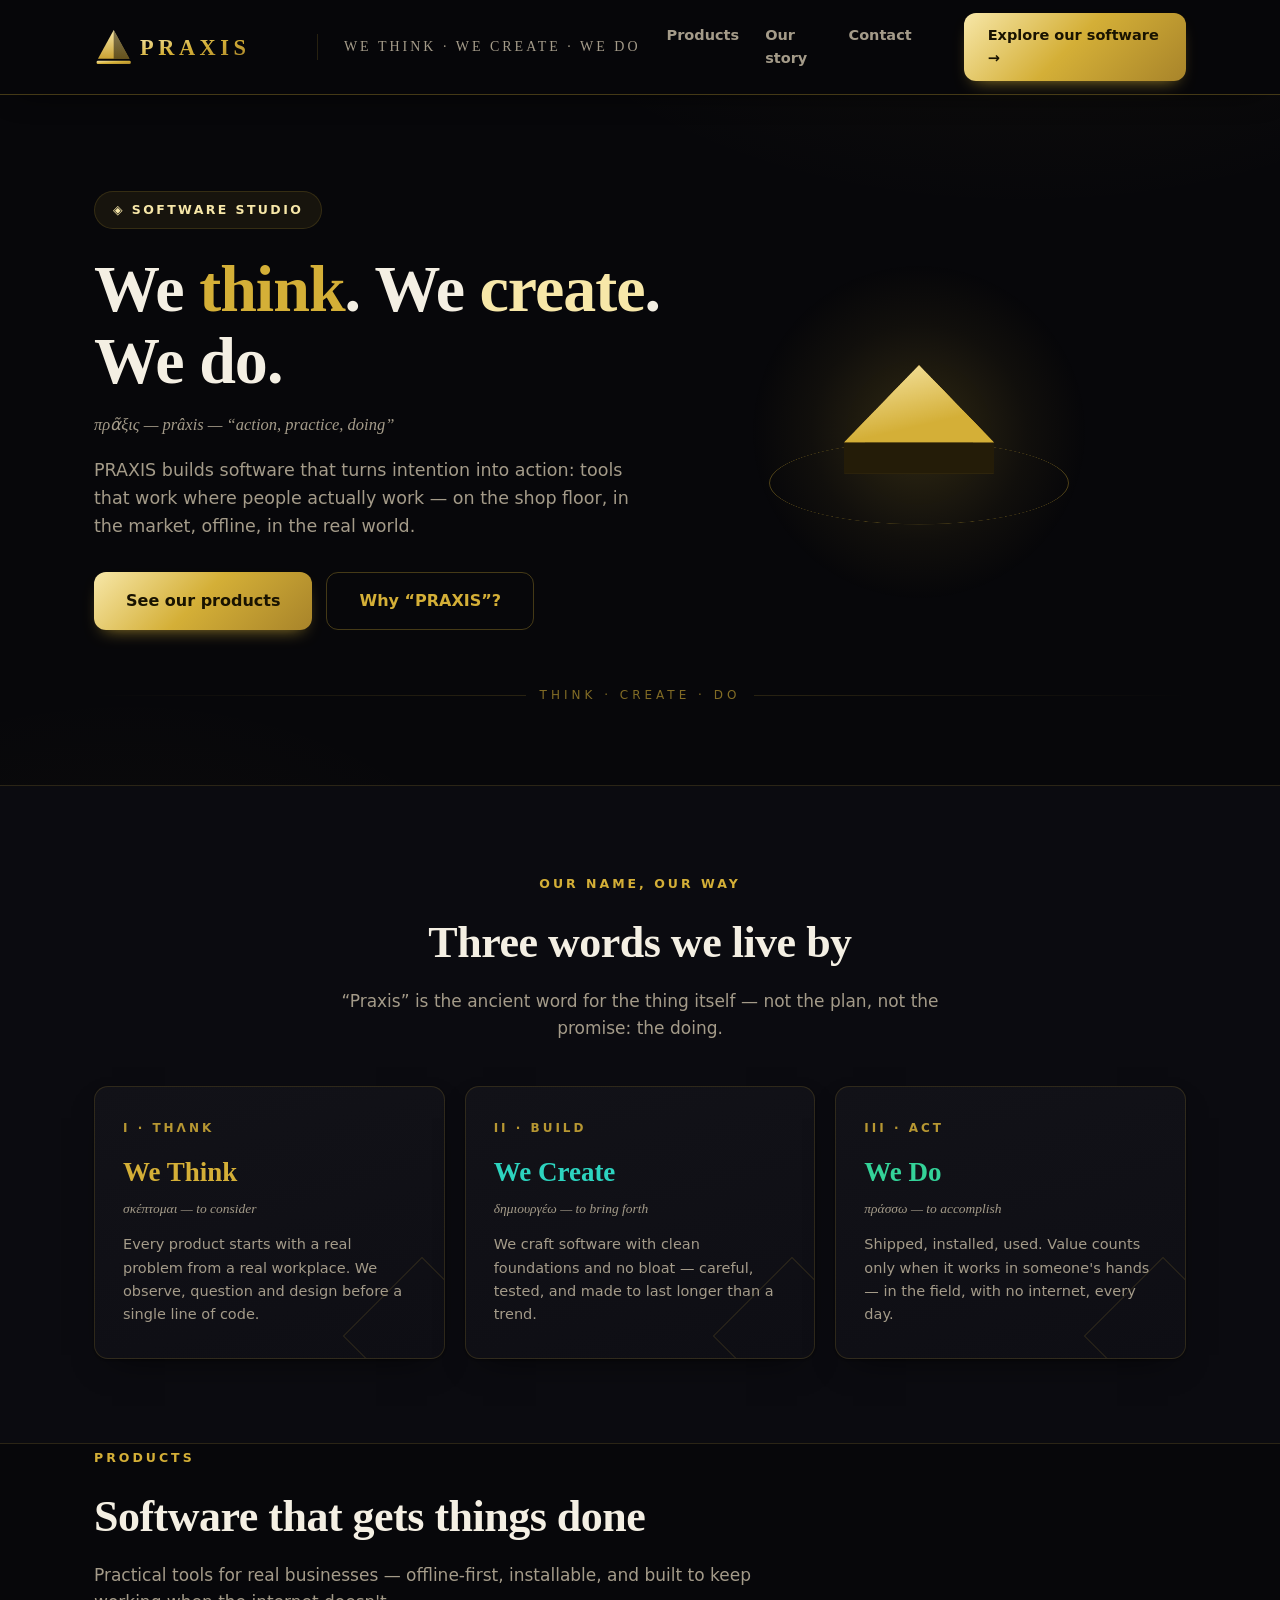
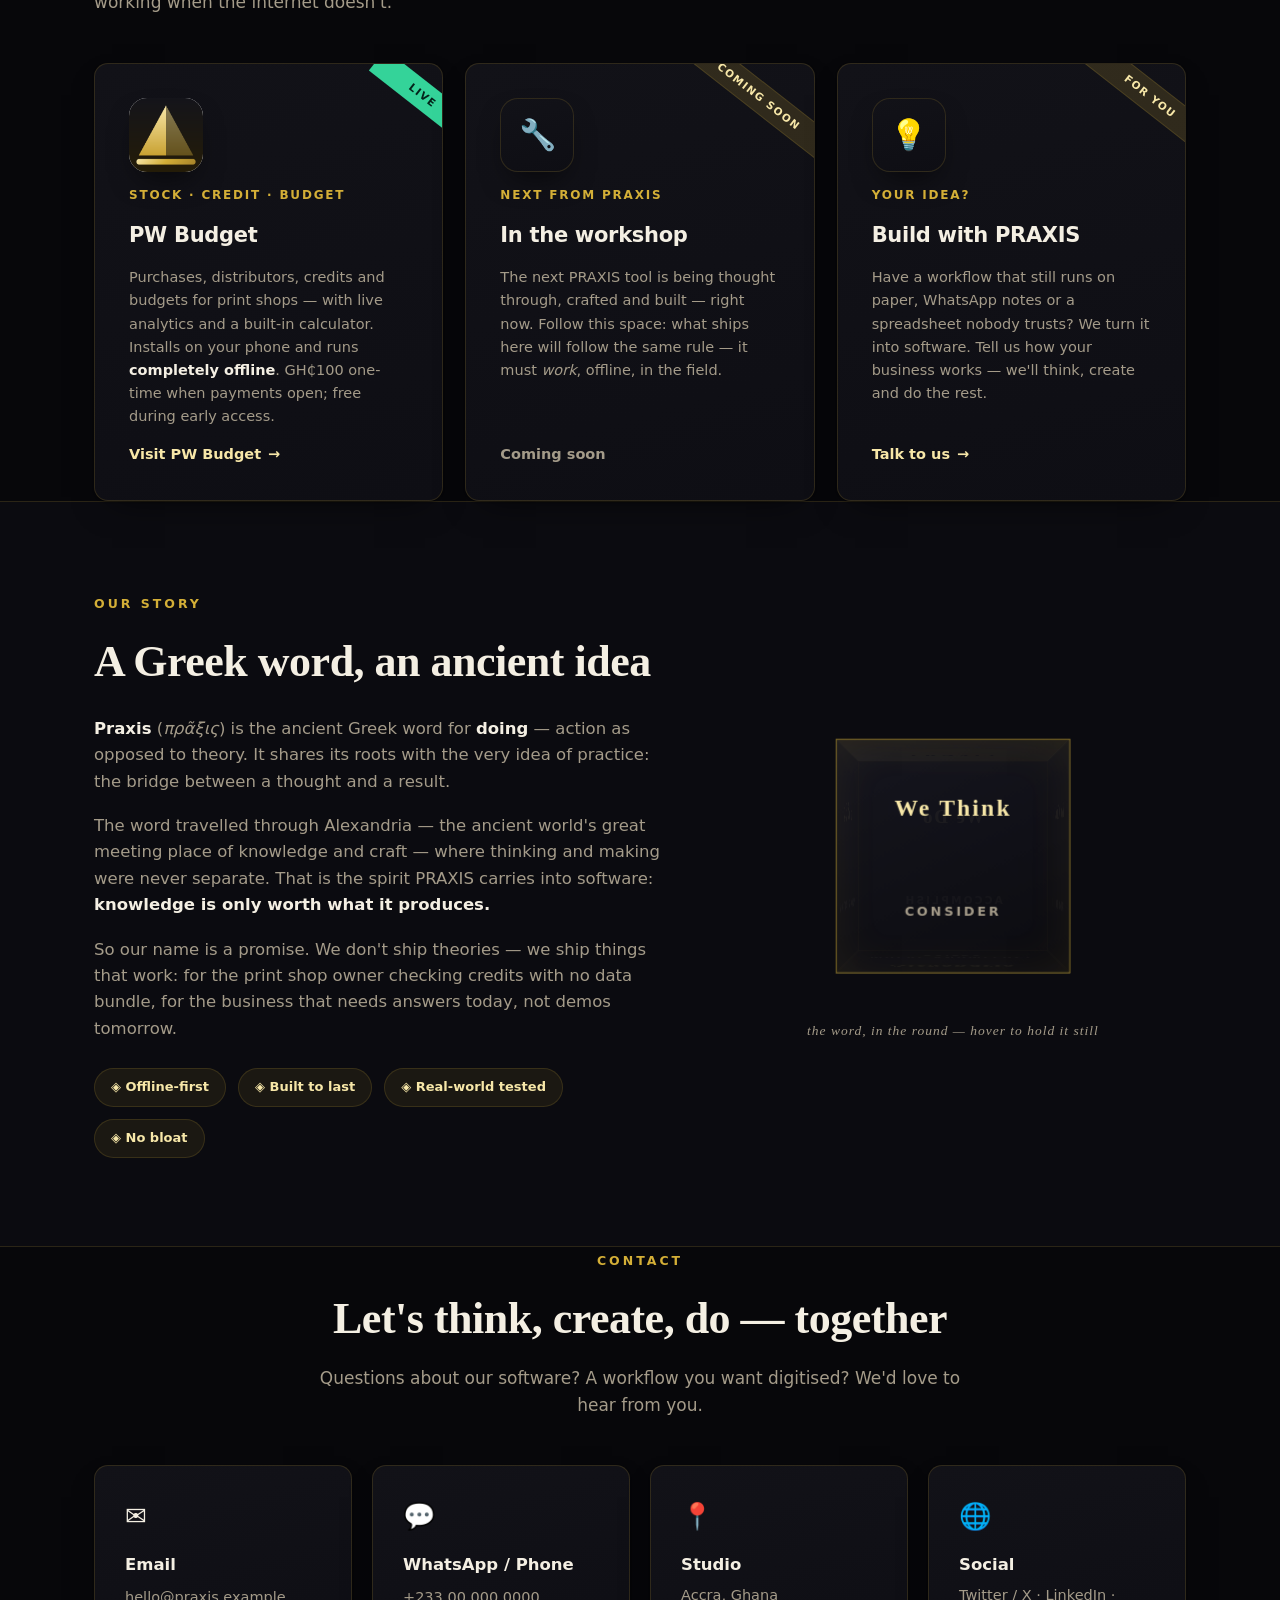
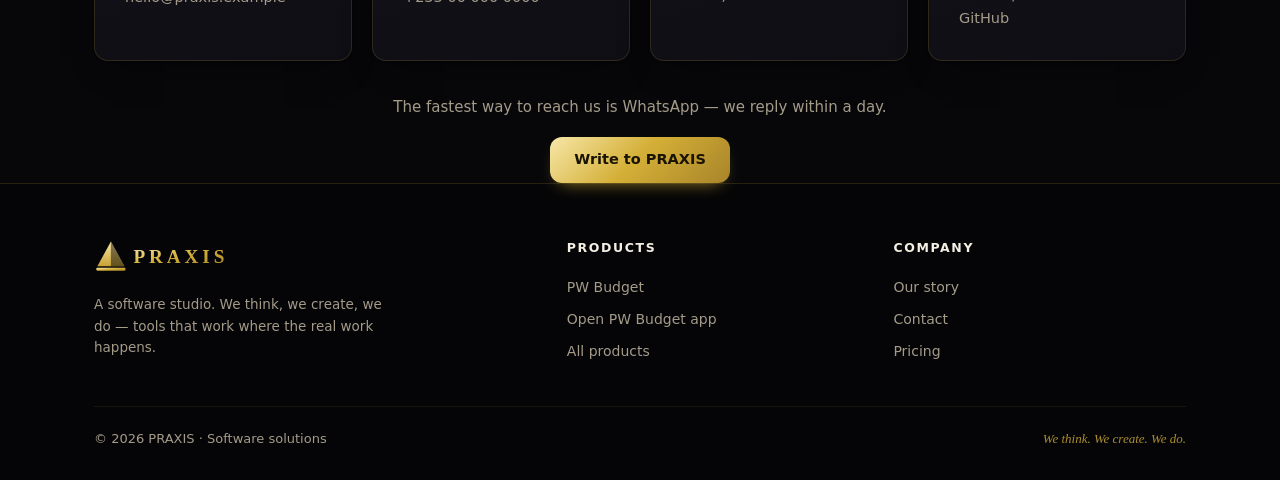
==== public/index.html @ beb7dbe8 "PW Budget: reminders, unified onyx & gold theme, bright/dark switch, Render deploy - Shared design t" ====
<!DOCTYPE html>
<html lang="en">
<head>
<meta charset="UTF-8">
<meta name="viewport" content="width=device-width, initial-scale=1.0, viewport-fit=cover">
<title>PRAXIS — We Think. We Create. We Do.</title>
<meta name="description" content="PRAXIS is a software studio. From the land where thinking became building — we think, we create, we do. Makers of PW Budget and more.">
<link rel="icon" type="image/svg+xml" href="./favicon.svg">
<link rel="icon" href="./favicon.ico">
<link rel="apple-touch-icon" href="./app/icons/apple-touch-icon.png">
<meta name="theme-color" content="#07070a">
<meta name="mobile-web-app-capable" content="yes">
<meta name="apple-mobile-web-app-capable" content="yes">
<meta property="og:type" content="website">
<meta property="og:title" content="PRAXIS — We Think. We Create. We Do.">
<meta property="og:description" content="A software studio. We think, we create, we do. Makers of PW Budget and more.">
<meta property="og:image" content="./app/icons/icon-512.png">
<meta name="twitter:card" content="summary">
<meta name="twitter:title" content="PRAXIS — We Think. We Create. We Do.">
<meta name="twitter:description" content="A software studio. Makers of PW Budget and more.">
<link rel="canonical" href="./">
<link rel="stylesheet" href="./theme.css">
<script type="application/ld+json">{"@context":"https://schema.org","@type":"Organization","name":"PRAXIS","slogan":"We think. We create. We do.","description":"Software studio building practical, offline-first tools. Makers of PW Budget."}</script>
<style>
/* ---- page-specific: hero ---- */
.hero { position:relative; padding:96px 0 80px; overflow:hidden; }
.hero-grid { display:grid; grid-template-columns:1.15fr .85fr; gap:40px; align-items:center; }
.hero .eyebrow {
  display:inline-flex; align-items:center; gap:10px; padding:8px 18px; border-radius:999px;
  background:rgba(212,175,55,.08); border:1px solid var(--line);
  color:var(--gold-hi); font-size:12.5px; font-weight:700; letter-spacing:2.4px; text-transform:uppercase;
}
.hero h1 {
  font-family:var(--serif); font-size:clamp(38px,5.6vw,66px); font-weight:700;
  letter-spacing:-1px; line-height:1.08; margin-top:24px;
}
.hero h1 .g { color:var(--gold); }
.hero h1 .l { color:var(--gold-hi); }
.hero h1 .f { color:var(--ink); }
.hero .greek { font-family:var(--serif); font-style:italic; color:var(--sub); font-size:16.5px; margin-top:16px; }
.hero p.lede { color:var(--sub); font-size:17.5px; margin-top:18px; max-width:560px; }
.hero .cta { margin-top:32px; display:flex; gap:14px; flex-wrap:wrap; }
.deco { position:absolute; inset:0; pointer-events:none; overflow:hidden; }
.deco .cube { opacity:.7; }

/* ---- motto ---- */
.motto { padding:84px 0; background:var(--bg2); border-top:1px solid var(--line); border-bottom:1px solid var(--line); }
.motto-grid { display:grid; grid-template-columns:repeat(3,1fr); gap:20px; margin-top:44px; }
.motto-card { padding:32px 28px; position:relative; overflow:hidden; }
.motto-card .num { font-size:12px; letter-spacing:3px; color:var(--gold); opacity:.85; font-weight:800; }
.motto-card h3 { font-family:var(--serif); font-size:27px; margin:12px 0 4px; font-weight:700; }
.motto-card:nth-child(1) h3 { color:var(--gold); }
.motto-card:nth-child(2) h3 { color:var(--teal); }
.motto-card:nth-child(3) h3 { color:var(--green); }
.motto-card .gr { color:var(--sub); font-size:13.5px; font-style:italic; font-family:var(--serif); }
.motto-card p { color:var(--sub); font-size:14.5px; margin-top:14px; }
.motto-card::after {
  content:""; position:absolute; right:-34px; bottom:-34px; width:110px; height:110px;
  border:1px solid var(--line); transform:rotate(45deg);
}

/* ---- products ---- */
.products-grid { display:grid; grid-template-columns:repeat(auto-fit,minmax(290px,1fr)); gap:22px; margin-top:46px; }
.product-card { padding:34px; display:flex; flex-direction:column; gap:14px; position:relative; overflow:hidden; }
.product-card .picon { width:74px; height:74px; border-radius:18px; object-fit:cover;
  box-shadow:0 14px 30px -12px rgba(0,0,0,.7); background:#fff; }
.product-card .picon.placeholder { display:grid; place-items:center; font-size:30px;
  background:linear-gradient(165deg,var(--panel),#0e0e14); border:1px solid var(--line); }
.product-card h3 { font-size:21px; font-weight:800; letter-spacing:-.3px; color:var(--ink); }
.product-card .cat { font-size:12px; font-weight:800; letter-spacing:1.8px; text-transform:uppercase; color:var(--gold); }
.product-card p { color:var(--sub); font-size:14.5px; flex:1; }
.product-card p strong { color:var(--ink); }
.product-card .go { color:var(--gold-hi); font-weight:750; font-size:14.5px; display:inline-flex; gap:7px; align-items:center; }
.product-card .go .arr { transition:transform .15s; }
.product-card:hover .go .arr { transform:translateX(5px); }
.product-card .rib {
  position:absolute; top:18px; right:-38px; transform:rotate(38deg);
  font-size:10.5px; font-weight:850; letter-spacing:1.4px; padding:5px 42px;
}
.rib-live { background:var(--green); color:#04231a; }
.rib-soon { background:rgba(212,175,55,.16); color:var(--gold-hi); border-top:1px solid var(--line); border-bottom:1px solid var(--line); }

/* ---- story (word cube replaces the eye) ---- */
.story { background:var(--bg2); border-top:1px solid var(--line); border-bottom:1px solid var(--line); }
.story-grid { display:grid; grid-template-columns:1.1fr .9fr; gap:56px; align-items:center; }
.story p { color:var(--sub); font-size:16.5px; margin-top:18px; }
.story p strong { color:var(--ink); }
.story .pillars { display:flex; gap:12px; margin-top:26px; flex-wrap:wrap; }
.story .pillars span { padding:8px 16px; border-radius:999px; font-size:13px; font-weight:700;
  background:rgba(212,175,55,.08); border:1px solid var(--line); color:var(--gold-hi); }
.story-cap { text-align:center; margin-top:14px; font-family:var(--serif); font-style:italic;
  color:var(--sub); font-size:13.5px; letter-spacing:1px; }

/* ---- contact ---- */
.contact-grid { display:grid; grid-template-columns:repeat(auto-fit,minmax(250px,1fr)); gap:20px; margin-top:46px; }
.contact-card { padding:30px; transition:border-color .18s, transform .3s; }
.contact-card:hover { border-color:rgba(212,175,55,.45); }
.contact-card .ico { font-size:26px; }
.contact-card h3 { font-size:16.5px; margin:14px 0 6px; color:var(--ink); }
.contact-card a, .contact-card p { color:var(--sub); font-size:14.5px; }
.contact-card a:hover { color:var(--gold-hi); }
.contact-note { margin-top:34px; text-align:center; color:var(--sub); font-size:15px; }
.contact-note .btn { margin-top:18px; }

@media (max-width:900px) {
  .hero-grid, .story-grid { grid-template-columns:1fr; }
  .motto-grid { grid-template-columns:1fr; }
  .pyr-stage { margin:0 auto; transform:scale(.85); }
}
</style>
</head>
<body>

<!-- ============ nav ============ -->
<div class="top">
  <div class="wrap">
    <!-- LOGO: replace ./logo.svg with your own logo file (any size) -->
    <a class="logo-link" href="./" aria-label="PRAXIS home">
      <img class="logo-img" src="./logo.svg" alt="PRAXIS">
    </a>
    <span class="logo-sep"></span>
    <span class="brand-sub">We think · We create · We do</span>
    <nav class="nav">
      <a href="#products">Products</a>
      <a href="#story">Our story</a>
      <a href="#contact">Contact</a>
    </nav>
    <span class="spacer"></span>
    <a class="btn btn-gold" href="#products">Explore our software →</a>
  </div>
</div>

<!-- ============ hero ============ -->
<header class="hero">
  <div class="deco" aria-hidden="true">
    <div class="cube c1" style="--s:74px; left:6%;  top:22%"></div>
    <div class="cube c2" style="--s:46px; left:14%; bottom:14%"></div>
    <div class="cube c3" style="--s:58px; right:5%; bottom:20%"></div>
  </div>
  <div class="wrap hero-grid">
    <div>
      <span class="eyebrow">◈ Software studio</span>
      <h1>We <span class="g">think</span>. We <span class="l">create</span>. We <span class="f">do</span>.</h1>
      <div class="greek">πρᾶξις — prâxis — “action, practice, doing”</div>
      <p class="lede">PRAXIS builds software that turns intention into action: tools that work where
        people actually work — on the shop floor, in the market, offline, in the real world.</p>
      <div class="cta">
        <a class="btn btn-gold btn-big" href="#products">See our products</a>
        <a class="btn btn-ghost btn-big" href="#story">Why “PRAXIS”?</a>
      </div>
    </div>
    <div class="scene" aria-hidden="true">
      <div class="pyr-stage">
        <div class="pyr-glow"></div>
        <div class="orbit"></div>
        <div class="pyr-float">
          <div class="pyr-spin">
            <div class="pyr">
              <div class="base"></div>
              <div class="f f1"></div>
              <div class="f f2"></div>
              <div class="f f3"></div>
              <div class="f f4"></div>
            </div>
          </div>
        </div>
      </div>
    </div>
  </div>
  <div class="wrap" style="margin-top:56px">
    <div class="orn">think · create · do</div>
  </div>
</header>

<!-- ============ motto ============ -->
<div class="motto">
  <div class="wrap">
    <div class="center">
      <span class="kicker">Our name, our way</span>
      <h2 class="h2">Three words we live by</h2>
      <p class="sub">“Praxis” is the ancient word for the thing itself — not the plan, not the promise: the doing.</p>
    </div>
    <div class="motto-grid">
      <div class="motto-card panel tilt">
        <div class="num">I · THΛNK</div>
        <h3>We Think</h3>
        <div class="gr">σκέπτομαι — to consider</div>
        <p>Every product starts with a real problem from a real workplace. We observe, question and design before a single line of code.</p>
      </div>
      <div class="motto-card panel tilt">
        <div class="num">II · BUILD</div>
        <h3>We Create</h3>
        <div class="gr">δημιουργέω — to bring forth</div>
        <p>We craft software with clean foundations and no bloat — careful, tested, and made to last longer than a trend.</p>
      </div>
      <div class="motto-card panel tilt">
        <div class="num">III · ACT</div>
        <h3>We Do</h3>
        <div class="gr">πράσσω — to accomplish</div>
        <p>Shipped, installed, used. Value counts only when it works in someone's hands — in the field, with no internet, every day.</p>
      </div>
    </div>
  </div>
</div>

<!-- ============ products ============ -->
<section id="products">
  <div class="wrap">
    <span class="kicker">Products</span>
    <h2 class="h2">Software that gets things done</h2>
    <p class="sub">Practical tools for real businesses — offline-first, installable, and built to keep working when the internet doesn't.</p>
    <div class="products-grid">

      <a class="product-card panel tilt" href="./pw-budget/">
        <span class="rib rib-live">LIVE</span>
        <img class="picon" src="./app/icons/icon-512.png" alt="PW Budget icon" width="74" height="74">
        <span class="cat">Stock · Credit · Budget</span>
        <h3>PW Budget</h3>
        <p>Purchases, distributors, credits and budgets for print shops — with live analytics and a
           built-in calculator. Installs on your phone and runs <strong>completely offline</strong>.
           GH₵100 one-time when payments open; free during early access.</p>
        <span class="go">Visit PW Budget <span class="arr">→</span></span>
      </a>

      <div class="product-card panel tilt">
        <span class="rib rib-soon">COMING SOON</span>
        <div class="picon placeholder">🔧</div>
        <span class="cat">Next from PRAXIS</span>
        <h3>In the workshop</h3>
        <p>The next PRAXIS tool is being thought through, crafted and built — right now. Follow this
           space: what ships here will follow the same rule — it must <em>work</em>, offline, in the field.</p>
        <span class="go" style="color:var(--sub)">Coming soon</span>
      </div>

      <div class="product-card panel tilt">
        <span class="rib rib-soon">FOR YOU</span>
        <div class="picon placeholder">💡</div>
        <span class="cat">Your idea?</span>
        <h3>Build with PRAXIS</h3>
        <p>Have a workflow that still runs on paper, WhatsApp notes or a spreadsheet nobody trusts?
           We turn it into software. Tell us how your business works — we'll think, create and do the rest.</p>
        <a class="go" href="#contact">Talk to us <span class="arr">→</span></a>
      </div>

    </div>
  </div>
</section>

<!-- ============ story ============ -->
<div class="story" id="story">
  <div class="wrap" style="padding-top:88px;padding-bottom:88px">
    <div class="story-grid">
      <div>
        <span class="kicker">Our story</span>
        <h2 class="h2">A Greek word, an ancient idea</h2>
        <p><strong>Praxis</strong> (<em>πρᾶξις</em>) is the ancient Greek word for <strong>doing</strong> — action as opposed
          to theory. It shares its roots with the very idea of practice: the bridge between a thought and a result.</p>
        <p>The word travelled through Alexandria — the ancient world's great meeting place of knowledge and craft —
          where thinking and making were never separate. That is the spirit PRAXIS carries into software:
          <strong>knowledge is only worth what it produces.</strong></p>
        <p>So our name is a promise. We don't ship theories — we ship things that work: for the print shop owner
          checking credits with no data bundle, for the business that needs answers today, not demos tomorrow.</p>
        <div class="pillars">
          <span>◈ Offline-first</span><span>◈ Built to last</span><span>◈ Real-world tested</span><span>◈ No bloat</span>
        </div>
      </div>
      <div>
        <div class="wordcube-scene" aria-hidden="true">
          <div class="wordcube">
            <div class="wf wf1">We Think<small>consider</small></div>
            <div class="wf wf2">We Do<small>accomplish</small></div>
            <div class="wf wf3">We Create<small>bring forth</small></div>
            <div class="wf wf4">πρᾶξις<small>praxis · action</small></div>
            <div class="wf wf5">PRAXIS<small>think · create · do</small></div>
            <div class="wf wf6">Alexandria<small>where knowledge builds</small></div>
          </div>
        </div>
        <div class="story-cap">the word, in the round — hover to hold it still</div>
      </div>
    </div>
  </div>
</div>

<!-- ============ contact ============ -->
<section id="contact">
  <div class="wrap center">
    <span class="kicker">Contact</span>
    <h2 class="h2">Let's think, create, do — together</h2>
    <p class="sub">Questions about our software? A workflow you want digitised? We'd love to hear from you.</p>
    <div class="contact-grid" style="text-align:left">
      <div class="contact-card panel">
        <div class="ico">✉️</div>
        <h3>Email</h3>
        <!-- TODO: replace with your real address -->
        <a href="mailto:hello@praxis.example">hello@praxis.example</a>
      </div>
      <div class="contact-card panel">
        <div class="ico">💬</div>
        <h3>WhatsApp / Phone</h3>
        <!-- TODO: replace with your real number -->
        <a href="tel:+233000000000">+233 00 000 0000</a>
      </div>
      <div class="contact-card panel">
        <div class="ico">📍</div>
        <h3>Studio</h3>
        <!-- TODO: replace with your real location -->
        <p>Accra, Ghana</p>
      </div>
      <div class="contact-card panel">
        <div class="ico">🌐</div>
        <h3>Social</h3>
        <!-- TODO: replace with real profiles -->
        <p><a href="#">Twitter / X</a> · <a href="#">LinkedIn</a> · <a href="#">GitHub</a></p>
      </div>
    </div>
    <div class="contact-note">
      The fastest way to reach us is WhatsApp — we reply within a day.
      <br><a class="btn btn-gold" href="mailto:hello@praxis.example">Write to PRAXIS</a>
    </div>
  </div>
</section>

<!-- ============ footer ============ -->
<footer class="foot">
  <div class="wrap">
    <div class="foot-grid">
      <div>
        <img class="foot-logo" src="./logo.svg" alt="PRAXIS">
        <p>A software studio. We think, we create, we do — tools that work where the real work happens.</p>
      </div>
      <div>
        <h4>Products</h4>
        <a href="./pw-budget/">PW Budget</a>
        <a href="./app/">Open PW Budget app</a>
        <a href="#products">All products</a>
      </div>
      <div>
        <h4>Company</h4>
        <a href="#story">Our story</a>
        <a href="#contact">Contact</a>
        <a href="./pw-budget/#pricing">Pricing</a>
      </div>
    </div>
    <div class="foot-bottom">
      <span>© 2026 PRAXIS · Software solutions</span>
      <span class="motto-line">We think. We create. We do.</span>
    </div>
  </div>
</footer>

</body>
</html>
---- public/theme.css ----
/* ============================================================
   PRAXIS shared luxury theme — used by / and /pw-budget/
   Onyx black · gold leaf · ivory · pure CSS 3D elements

   The token block below is kept byte-identical to the app's
   (:root in public/app/styles.css) so the landing pages, the
   download page and PW Budget itself are one single theme.
   ============================================================ */
:root {
  --bg:#07070a;            /* onyx black */
  --bg2:#0b0b10;
  --panel:#121218;         /* card */
  --panel2:#17171f;
  --ink:#f4efe3;           /* ivory */
  --sub:#a49b89;           /* warm taupe */
  --muted:#a49b89;         /* alias: same name the app uses */
  --line:rgba(212,175,55,.16);
  --line-soft:rgba(212,175,55,.09);
  --line2:rgba(212,175,55,.30);

  --gold:#d4af37;          /* gold leaf */
  --gold-hi:#f7e7a8;       /* champagne */
  --gold-deep:#8f7022;
  --gold-grad:linear-gradient(135deg,#f7e7a8 0%,#d4af37 48%,#a8842a 100%);

  --amber:#fbbf24;
  --green:#34d399;
  --red:#f87171;
  --orange:#fb923c;
  --violet:#a78bfa;
  --teal:#2dd4bf;

  --radius:14px;           /* card radius (app: --radius) */
  --btn-radius:12px;
  --shadow:0 1px 2px rgba(0,0,0,.4), 0 14px 34px -18px rgba(0,0,0,.75);

  --font:"Segoe UI",system-ui,-apple-system,"Helvetica Neue",Arial,sans-serif;
  --serif:Georgia,"Times New Roman",serif;
  color-scheme:dark;       /* native selects, scrollbars, form controls */
}
* { box-sizing:border-box; margin:0; padding:0; }
html { scroll-behavior:smooth; }
body {
  font-family:var(--font); background:var(--bg); color:var(--ink);
  line-height:1.6; -webkit-font-smoothing:antialiased;
  background-image:
    radial-gradient(ellipse 900px 500px at 80% -10%, rgba(212,175,55,.055), transparent 60%),
    radial-gradient(ellipse 700px 500px at 10% 110%, rgba(212,175,55,.035), transparent 60%);
  background-attachment:fixed;
}
a { color:inherit; text-decoration:none; }
img { max-width:100%; }
.wrap { max-width:1140px; margin:0 auto; padding:0 24px; }

/* ============ nav (identical on every page) ============ */
.top {
  position:sticky; top:0; z-index:50;
  background:rgba(7,7,10,.94); backdrop-filter:blur(10px);
  border-bottom:1px solid var(--line2);
  box-shadow:0 12px 30px -18px rgba(0,0,0,.9);
}
.top .wrap { display:flex; align-items:center; gap:26px; padding-top:13px; padding-bottom:13px; }
.logo-link { display:flex; align-items:center; flex:none; }
.logo-img { height:42px; width:auto; display:block; }
.logo-sep { width:1px; height:26px; background:var(--line); flex:none; }
.brand-sub {
  font-family:var(--serif); font-size:14px; letter-spacing:3px; text-transform:uppercase;
  color:var(--sub); white-space:nowrap;
}
.nav { display:flex; gap:26px; font-size:14.5px; color:var(--sub); font-weight:600; }
.nav a { transition:color .15s; }
.nav a:hover { color:var(--gold-hi); }
.spacer { flex:1; }

/* ============ buttons (same shape / states as the app's .btn) ============ */
.btn {
  border:none; cursor:pointer; border-radius:var(--btn-radius); font-weight:700; font-size:14.5px;
  padding:11px 24px; text-decoration:none; display:inline-flex; align-items:center; gap:8px;
  transition:transform .12s, box-shadow .2s, filter .15s, border-color .15s, color .15s;
  position:relative; overflow:hidden; font-family:var(--font);
}
.btn:active { transform:scale(.97); }
.btn:focus-visible, summary:focus-visible, .logo-link:focus-visible {
  outline:2px solid var(--gold); outline-offset:2px;
}
.btn-gold {
  background:var(--gold-grad); color:#191301;
  box-shadow:0 8px 18px -10px rgba(212,175,55,.85);
}
.btn-gold:hover { filter:brightness(1.07); box-shadow:0 14px 34px -10px rgba(212,175,55,.65); }
.btn-gold::after {           /* metallic sheen sweep (same on the app's primary btn) */
  content:""; position:absolute; top:0; left:-80%; width:45%; height:100%;
  background:linear-gradient(100deg,transparent,rgba(255,255,255,.55),transparent);
  transform:skewX(-20deg); transition:left .55s ease;
}
.btn-gold:hover::after { left:135%; }
.btn-ghost {
  background:transparent; color:var(--gold);
  border:1px solid var(--line2);
}
.btn-ghost:hover { background:rgba(212,175,55,.12); border-color:var(--gold); color:var(--gold-hi); }
.btn-big { padding:15px 32px; font-size:16px; }
.btn-outline { background:transparent; color:var(--gold-hi); border:1.5px solid rgba(212,175,55,.5); }
.btn-outline:hover { border-color:var(--gold); background:rgba(212,175,55,.08); }

/* ============ typography helpers ============ */
.kicker {
  font-size:12.5px; font-weight:800; letter-spacing:3px; text-transform:uppercase;
  color:var(--gold);
}
.h2 {
  font-family:var(--serif); font-size:clamp(28px,4vw,44px); font-weight:700;
  letter-spacing:-.5px; margin:12px 0 10px; color:var(--ink);
}
.sub { color:var(--sub); font-size:17px; max-width:660px; }
.center { text-align:center; }
.center .sub { margin-left:auto; margin-right:auto; }
.gold-text {
  background:var(--gold-grad); -webkit-background-clip:text; background-clip:text; color:transparent;
}

/* diamond hairline ornament */
.orn {
  display:flex; align-items:center; gap:14px; justify-content:center;
  color:rgba(212,175,55,.6); font-size:12px; letter-spacing:4px; text-transform:uppercase;
}
.orn::before, .orn::after {
  content:""; flex:1; height:1px;
  background:linear-gradient(90deg,transparent,var(--line));
}
.orn::after { background:linear-gradient(90deg,var(--line),transparent); }

/* ============ 3D SCENE — perspective stage ============ */
.scene { perspective:1100px; perspective-origin:50% 45%; }
.tilt { transition:transform .3s ease, box-shadow .3s ease; }
.tilt:hover {
  transform:rotateX(5deg) rotateY(-5deg) translateY(-5px);
  box-shadow:0 34px 64px -34px rgba(0,0,0,.85);
}

/* ---- golden pyramid (pure CSS 3D) ----
   base side 150 (apothem 75), face panel height = slant 121
   -> tilt from vertical = asin(75/121) = 38.3deg, apex height ~95 */
.pyr-stage { position:relative; width:360px; height:360px; display:grid; place-items:center; }
.pyr-float { animation:pyrFloat 7s ease-in-out infinite alternate; transform-style:preserve-3d; }
.pyr-spin  { transform-style:preserve-3d; animation:pyrSpin 32s linear infinite; }
.pyr {
  position:relative; width:150px; height:96px; transform-style:preserve-3d;
  transform:rotateX(12deg);                 /* view slightly from above */
}
.pyr .f {
  position:absolute; left:0; bottom:0; width:150px; height:121px;
  clip-path:polygon(50% 0,100% 100%,0 100%);
  transform-origin:50% 100%;
}
.pyr .base {
  position:absolute; left:0; top:0; width:150px; height:150px;
  background:#241c08; transform:translateY(21px) rotateX(90deg);
}
.pyr .f1 { transform:rotateY(0deg)   translateZ(75px) rotateX(38.3deg);
  background:linear-gradient(160deg,#f7e7a8,#d4af37 70%); }
.pyr .f2 { transform:rotateY(90deg)  translateZ(75px) rotateX(38.3deg);
  background:linear-gradient(160deg,#c9a233,#9c7c23); }
.pyr .f3 { transform:rotateY(180deg) translateZ(75px) rotateX(38.3deg);
  background:linear-gradient(160deg,#7a5f1d,#4a3a10); }
.pyr .f4 { transform:rotateY(270deg) translateZ(75px) rotateX(38.3deg);
  background:linear-gradient(160deg,#a8842a,#6f5718); }
.pyr-glow {
  position:absolute; left:50%; top:56%; width:340px; height:340px;
  transform:translate(-50%,-50%); border-radius:50%; pointer-events:none;
  background:radial-gradient(circle,rgba(212,175,55,.20),rgba(212,175,55,.05) 45%,transparent 70%);
}
.orbit {
  position:absolute; left:50%; top:70%; width:300px; height:300px;
  transform:translate(-50%,-50%) rotateX(74deg);
  border:1px solid rgba(212,175,55,.35); border-radius:50%; pointer-events:none;
  animation:orbitSpin 26s linear infinite;
}
.orbit::after {
  content:""; position:absolute; top:-5px; left:50%; width:9px; height:9px;
  border-radius:50%; background:var(--gold-hi);
  box-shadow:0 0 14px 3px rgba(247,231,168,.8);
}

@keyframes pyrSpin  { from{transform:rotateY(0)} to{transform:rotateY(360deg)} }
@keyframes pyrFloat { from{transform:translateY(-10px)} to{transform:translateY(10px)} }
@keyframes orbitSpin{ from{transform:translate(-50%,-50%) rotateX(74deg) rotateZ(0)}
                      to{transform:translate(-50%,-50%) rotateX(74deg) rotateZ(360deg)} }

/* ---- wireframe cube (pure CSS 3D, decorative) ---- */
.cube { position:absolute; width:var(--s,90px); height:var(--s,90px); transform-style:preserve-3d; }
.cube i {
  position:absolute; inset:0; border:1px solid rgba(212,175,55,.30);
  background:rgba(212,175,55,.035);
}
.cube i:nth-child(1){ transform:translateZ(calc(var(--s,90px)/2)); }
.cube i:nth-child(2){ transform:rotateY(180deg) translateZ(calc(var(--s,90px)/2)); }
.cube i:nth-child(3){ transform:rotateY(90deg)  translateZ(calc(var(--s,90px)/2)); }
.cube i:nth-child(4){ transform:rotateY(-90deg) translateZ(calc(var(--s,90px)/2)); }
.cube i:nth-child(5){ transform:rotateX(90deg)  translateZ(calc(var(--s,90px)/2)); }
.cube i:nth-child(6){ transform:rotateX(-90deg) translateZ(calc(var(--s,90px)/2)); }
.cube.c1 { animation:cubeA 34s linear infinite; }
.cube.c2 { animation:cubeB 44s linear infinite; }
.cube.c3 { animation:cubeA 52s linear infinite reverse; }
@keyframes cubeA { from{transform:rotateX(18deg) rotateY(0)}   to{transform:rotateX(18deg) rotateY(360deg)} }
@keyframes cubeB { from{transform:rotateY(-14deg) rotateX(0)}  to{transform:rotateY(-14deg) rotateX(360deg)} }

/* ---- word cube (story section) ---- */
.wordcube-scene { perspective:1000px; display:grid; place-items:center; min-height:300px; }
.wordcube { position:relative; width:210px; height:210px; transform-style:preserve-3d;
  animation:wcSpin 24s linear infinite; }
.wordcube .wf {
  position:absolute; inset:0; display:grid; place-items:center; text-align:center;
  border:1px solid rgba(212,175,55,.5);
  background:linear-gradient(155deg,rgba(23,23,31,.96),rgba(12,12,17,.96));
  font-family:var(--serif); font-size:21px; font-weight:700; letter-spacing:2px;
  color:var(--gold-hi); padding:16px; line-height:1.3;
  box-shadow:inset 0 0 40px rgba(212,175,55,.08);
}
.wordcube .wf small { display:block; font-size:11.5px; letter-spacing:2.5px;
  color:var(--sub); font-family:var(--font); font-weight:600; margin-top:8px;
  text-transform:uppercase; font-style:normal; }
.wordcube .wf1 { transform:translateZ(105px); }
.wordcube .wf2 { transform:rotateY(180deg) translateZ(105px); }
.wordcube .wf3 { transform:rotateY(90deg)  translateZ(105px); }
.wordcube .wf4 { transform:rotateY(-90deg) translateZ(105px); }
.wordcube .wf5 { transform:rotateX(90deg)  translateZ(105px);
  background:var(--gold-grad); color:#191301; border-color:rgba(255,255,255,.3); }
.wordcube .wf6 { transform:rotateX(-90deg) translateZ(105px); }
@keyframes wcSpin { from{transform:rotateX(-16deg) rotateY(0)} to{transform:rotateX(-16deg) rotateY(360deg)} }
.wordcube-scene:hover .wordcube { animation-play-state:paused; }

/* ============ cards (identical construction to the app's .card) ============ */
.panel {
  background:linear-gradient(165deg,var(--panel),#0e0e14);
  border:1px solid var(--line); border-radius:var(--radius);
  box-shadow:var(--shadow);
}
.badge {
  display:inline-flex; align-items:center; gap:7px; padding:6px 14px; border-radius:20px;
  font-size:12px; font-weight:800; letter-spacing:2px; text-transform:uppercase;
}
.badge-live { background:rgba(52,211,153,.15); border:1px solid rgba(52,211,153,.5); color:var(--green); }
.badge-soon { background:rgba(212,175,55,.10); border:1px solid var(--line); color:var(--sub); }

/* ============ footer (identical on every page) ============ */
.foot { border-top:1px solid var(--line); background:#050507; padding:54px 0 30px;
  font-size:14px; color:var(--sub); margin-top:0; }
.foot-grid { display:grid; grid-template-columns:1.5fr 1fr 1fr; gap:34px; }
.foot-logo { height:36px; width:auto; }
.foot p { margin-top:14px; font-size:13.5px; max-width:300px; }
.foot h4 { color:var(--ink); font-size:12.5px; text-transform:uppercase; letter-spacing:1.6px;
  margin-bottom:13px; }
.foot a { display:block; padding:5px 0; transition:color .15s; }
.foot a:hover { color:var(--gold-hi); }
.foot-bottom { border-top:1px solid var(--line-soft); margin-top:38px; padding-top:22px;
  display:flex; justify-content:space-between; flex-wrap:wrap; gap:10px; font-size:13px; }
.motto-line { font-family:var(--serif); font-style:italic; color:rgba(212,175,55,.8); }

/* ============ responsive ============ */
@media (max-width:840px) {
  .nav { display:none; }
  .foot-grid { grid-template-columns:1fr; }
}
@media (prefers-reduced-motion:reduce) {
  *, *::before, *::after { animation-duration:.01ms !important; animation-iteration-count:1 !important; transition-duration:.01ms !important; }
}
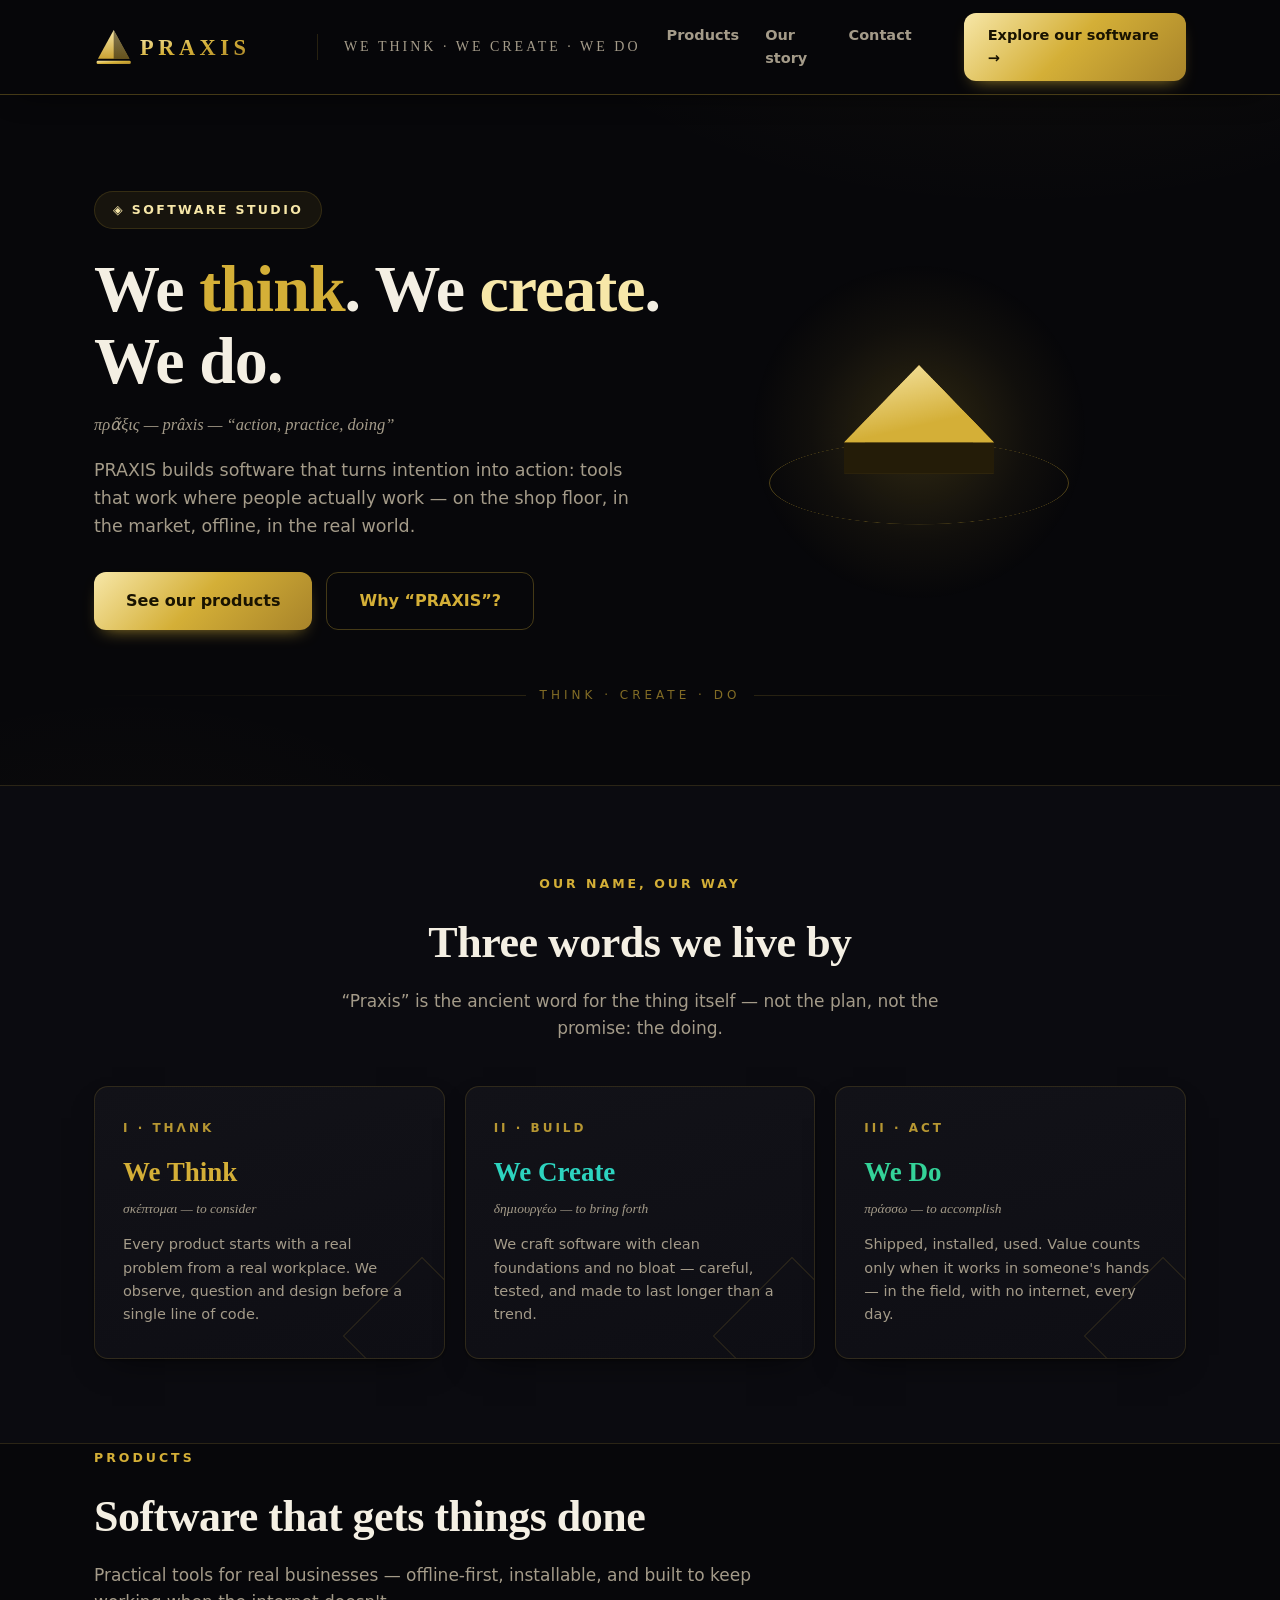
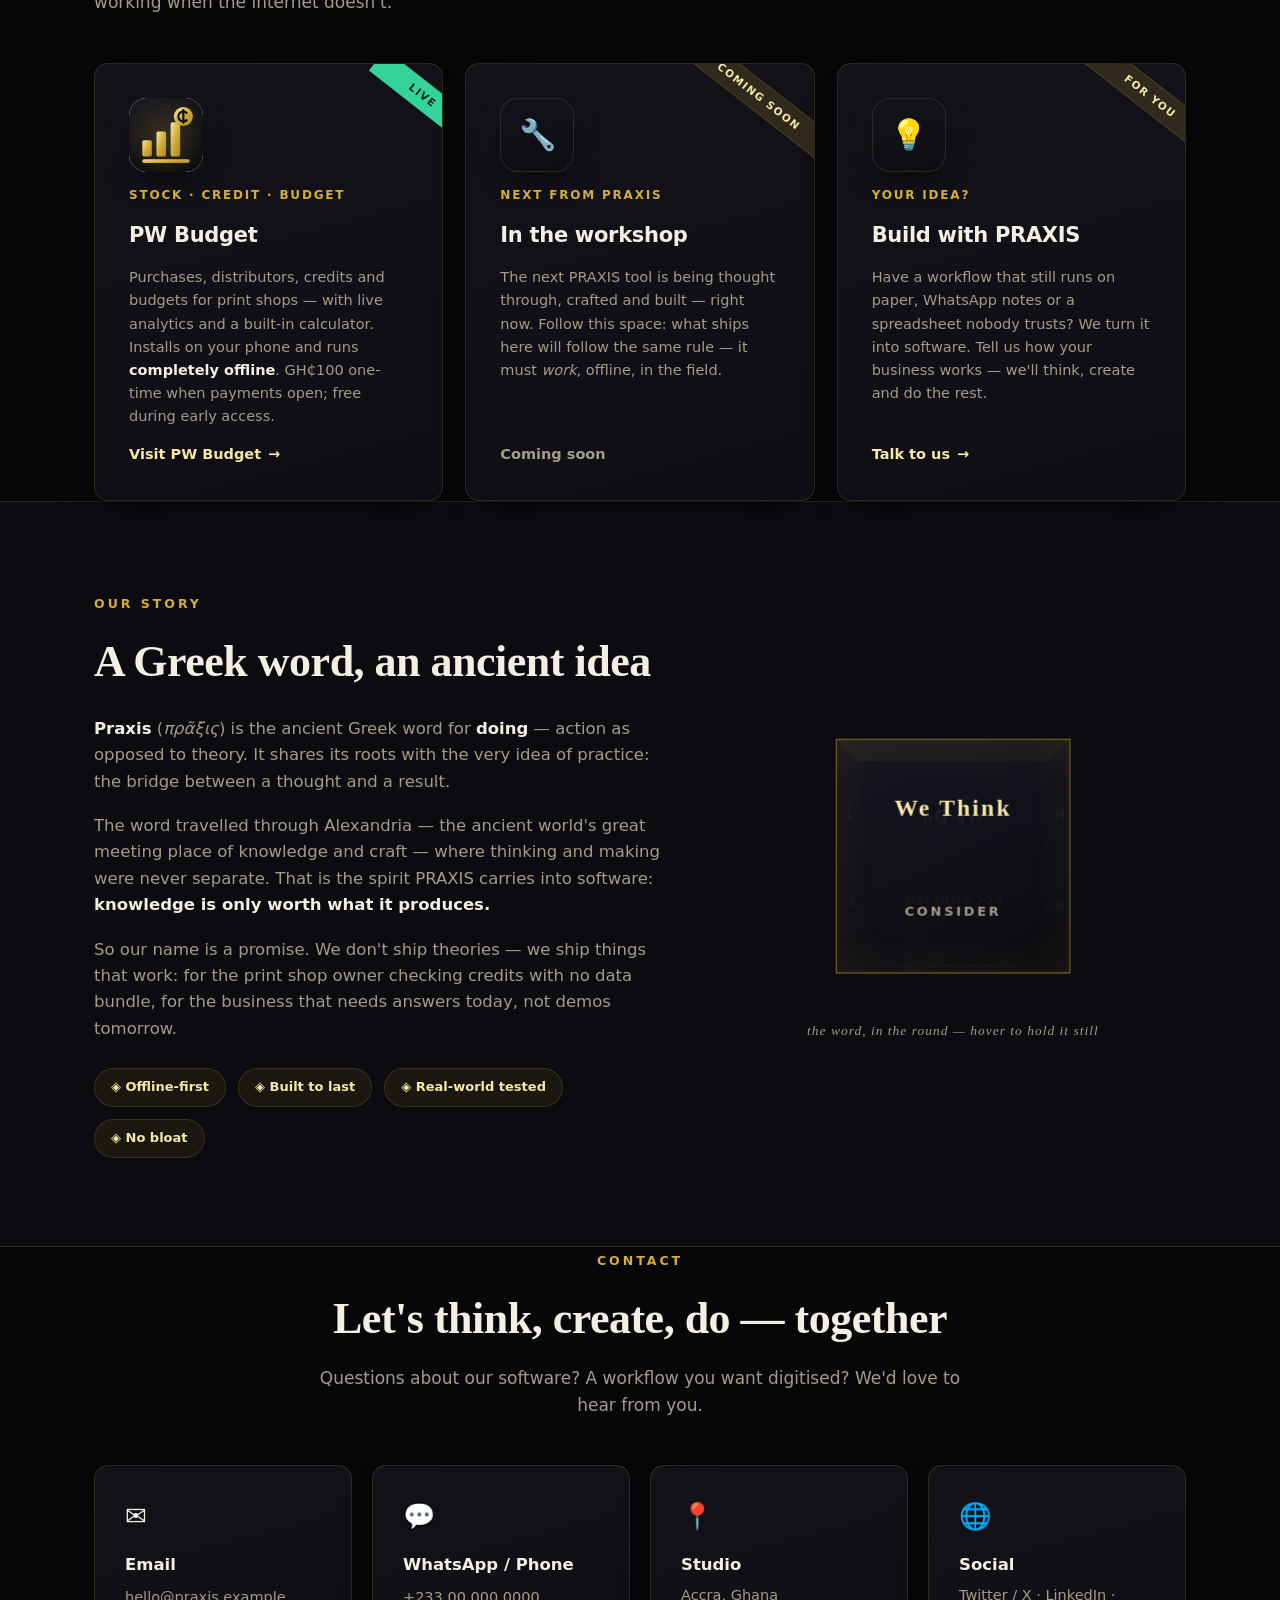
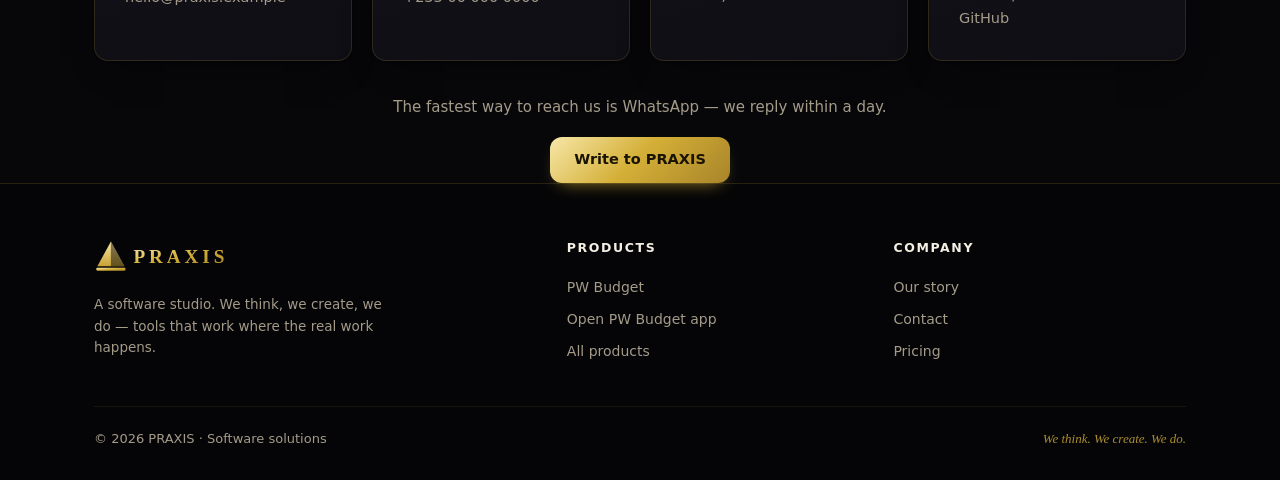
==== commit c81cf4bb: "Mobile-first polish: responsive tables/nav, update-on-reconnect, intro reveal - Ledger table hides l" ====
--- a/public/index.html
+++ b/public/index.html
@@ -213,7 +213,7 @@
 
       <a class="product-card panel tilt" href="./pw-budget/">
         <span class="rib rib-live">LIVE</span>
-        <img class="picon" src="./app/icons/icon-512.png" alt="PW Budget icon" width="74" height="74">
+        <img class="picon" src="./pwbudget-icon.svg" alt="PW Budget icon" width="74" height="74">
         <span class="cat">Stock · Credit · Budget</span>
         <h3>PW Budget</h3>
         <p>Purchases, distributors, credits and budgets for print shops — with live analytics and a
--- a/public/theme.css
+++ b/public/theme.css
@@ -262,6 +262,14 @@
   .nav { display:none; }
   .foot-grid { grid-template-columns:1fr; }
 }
+@media (max-width:480px) {
+  .wrap { padding:0 18px; }
+  .pyr-stage { transform:scale(.78); }   /* keep the 3D scene inside narrow phones */
+  .hero { padding:64px 0 56px; }
+  .top .wrap { gap:14px; }
+  .brand-sub, .logo-sep { display:none; }  /* nowrap tagline would overflow phones */
+  .btn-big { padding:13px 22px; font-size:15px; }
+}
 @media (prefers-reduced-motion:reduce) {
   *, *::before, *::after { animation-duration:.01ms !important; animation-iteration-count:1 !important; transition-duration:.01ms !important; }
 }
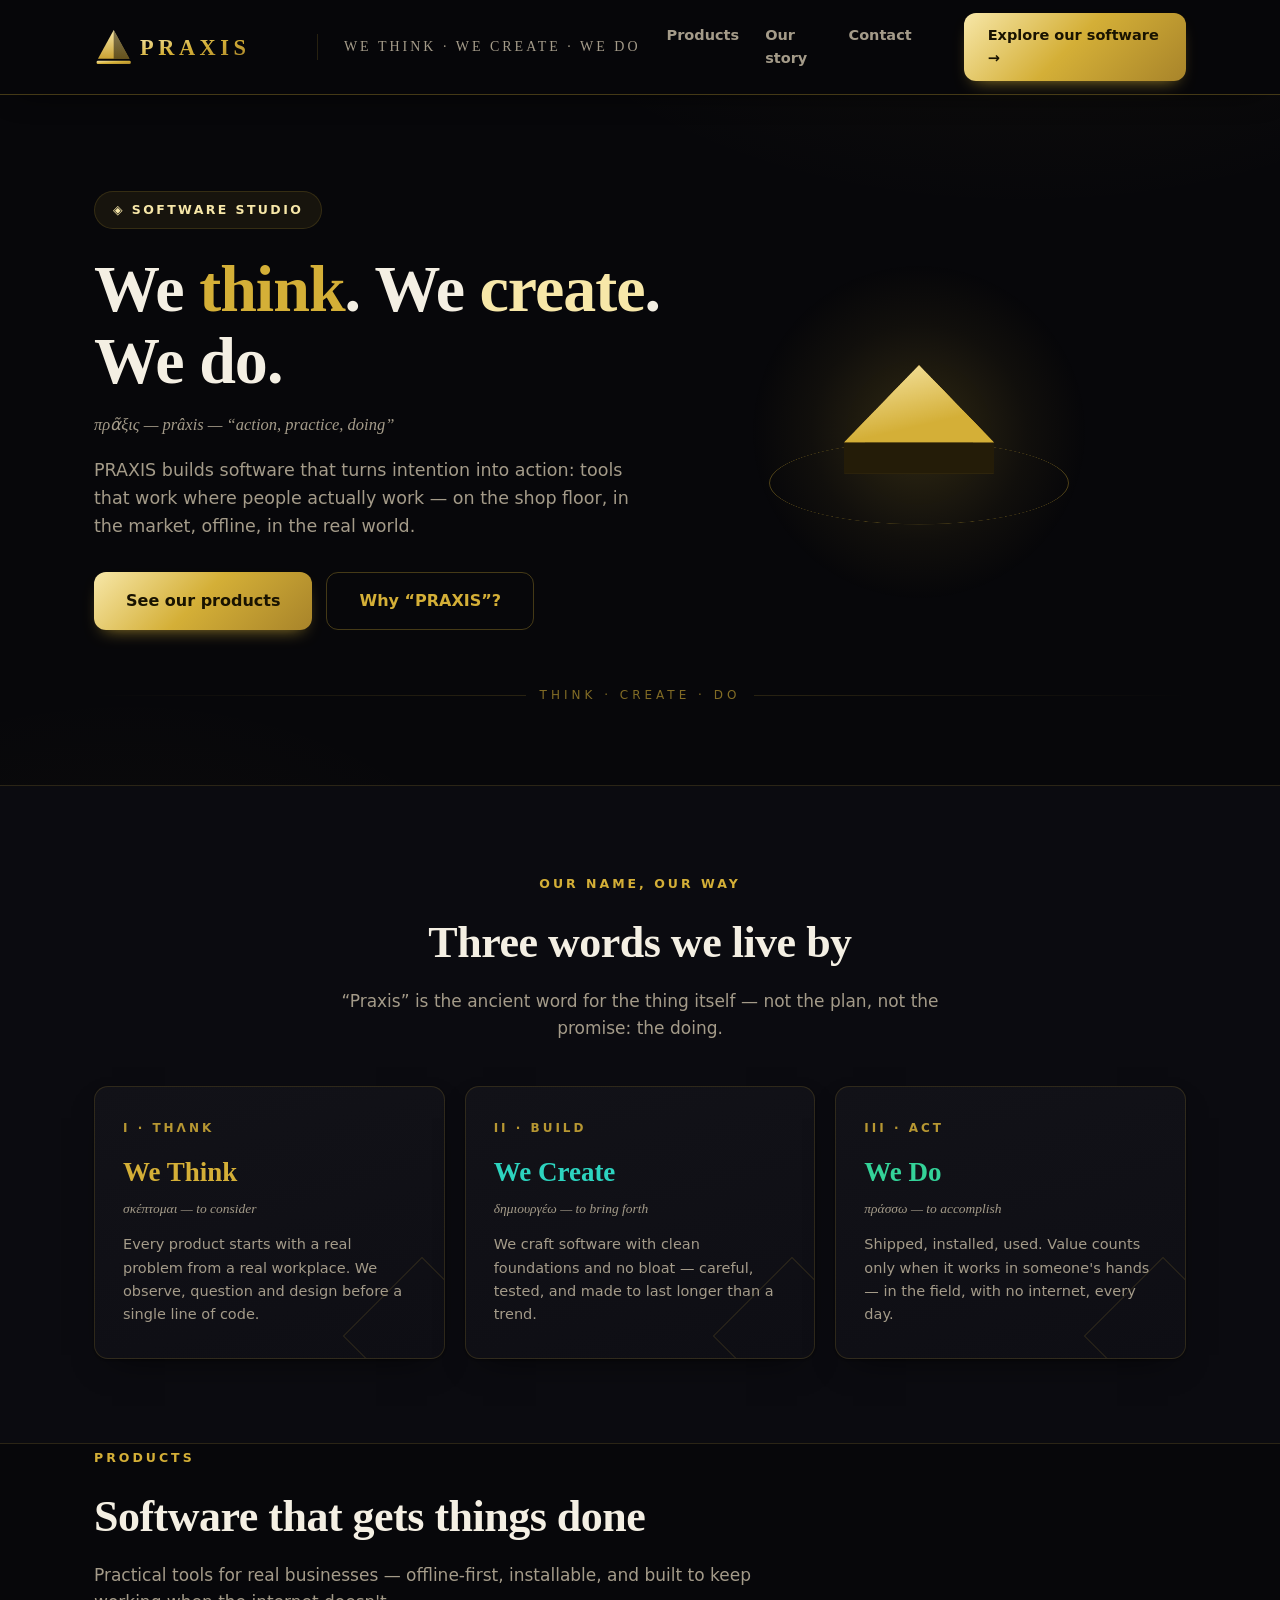
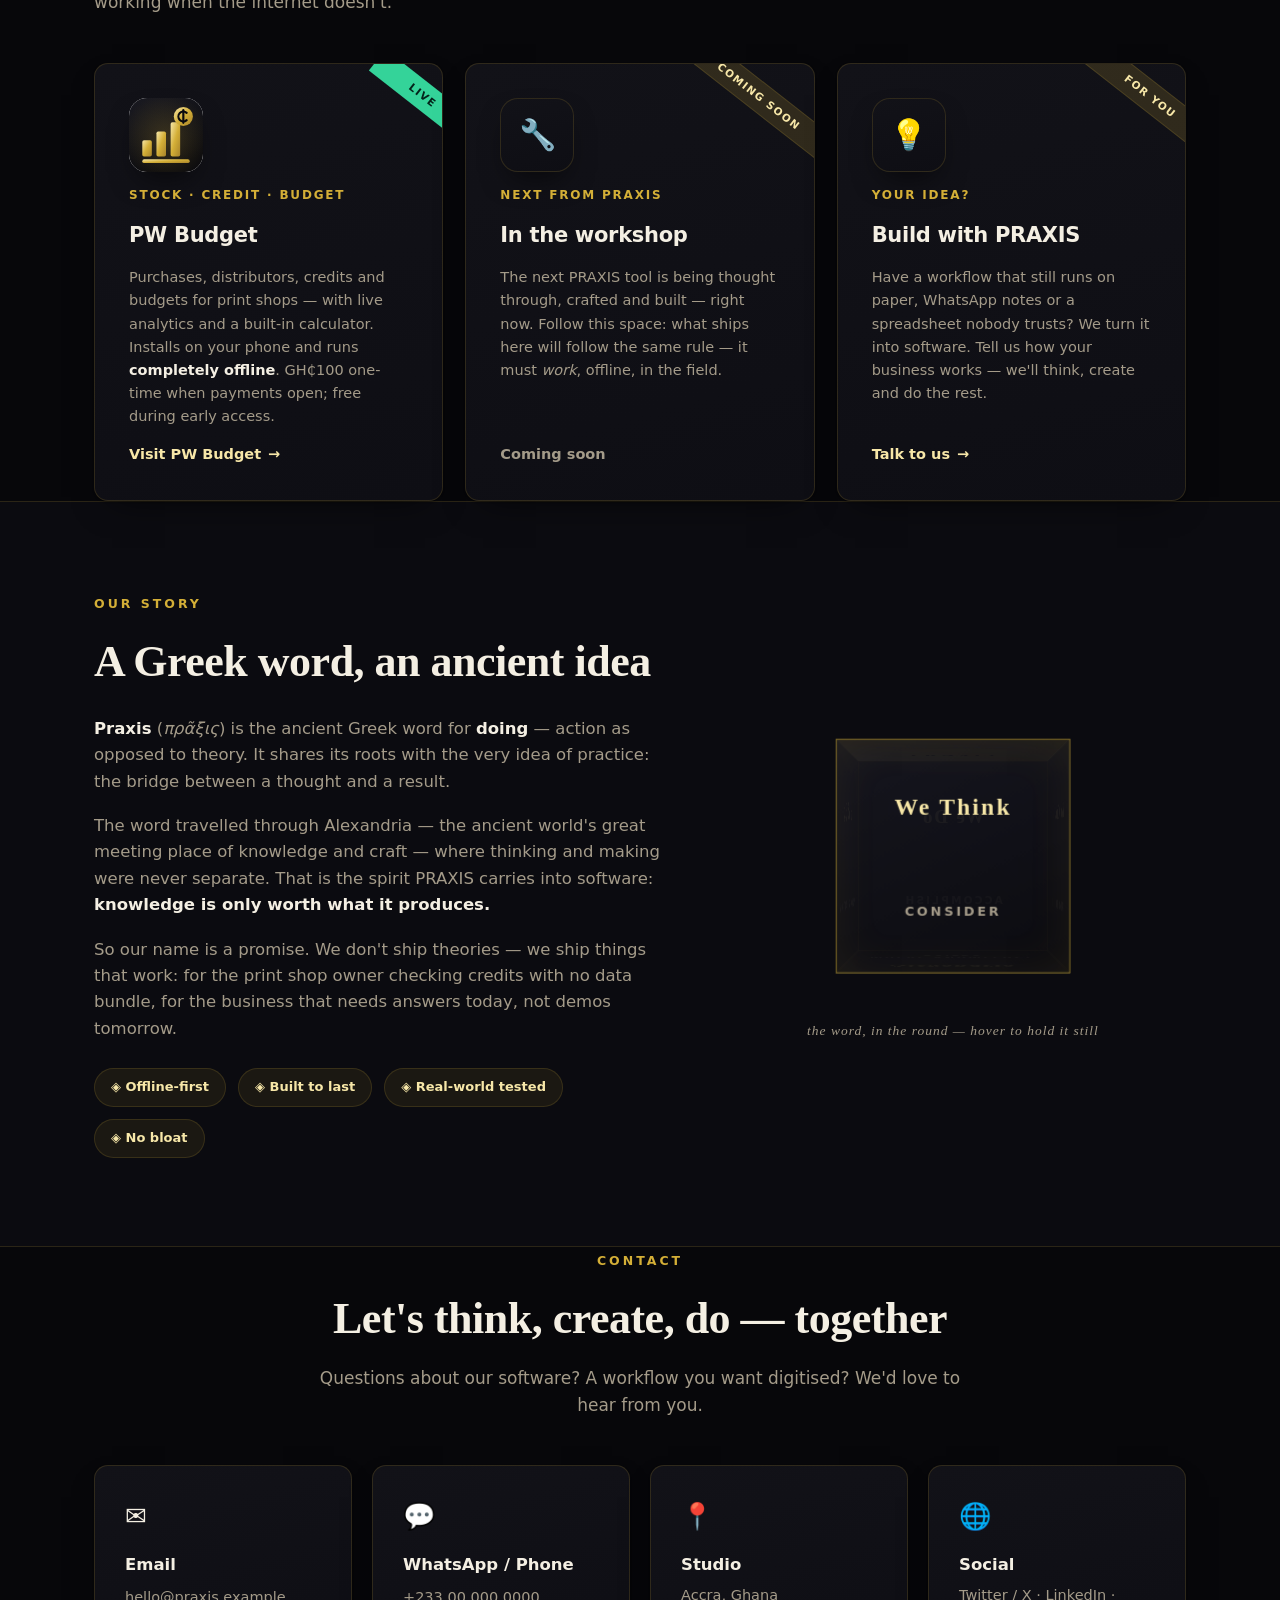
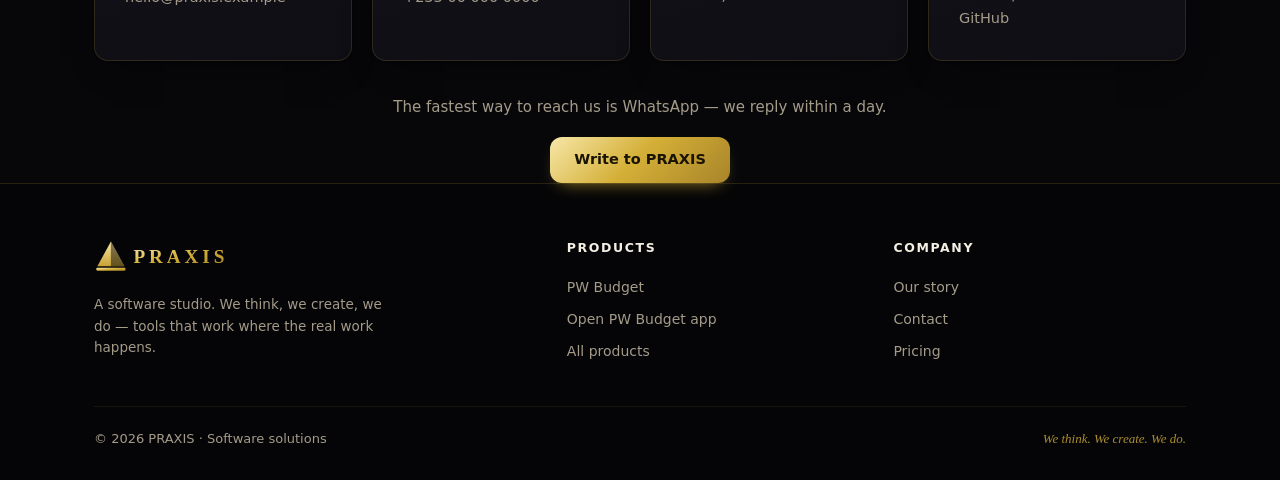
==== commit ba851c7f: "Assistant v2, glass drawer UI, provider presets, and a parser that cannot swallow an action - 24-too" ====
--- a/public/index.html
+++ b/public/index.html
@@ -60,7 +60,7 @@
 }
 
 /* ---- products ---- */
-.products-grid { display:grid; grid-template-columns:repeat(auto-fit,minmax(290px,1fr)); gap:22px; margin-top:46px; }
+.products-grid { display:grid; grid-template-columns:repeat(auto-fit,minmax(min(290px,100%),1fr)); gap:22px; margin-top:46px; }
 .product-card { padding:34px; display:flex; flex-direction:column; gap:14px; position:relative; overflow:hidden; }
 .product-card .picon { width:74px; height:74px; border-radius:18px; object-fit:cover;
   box-shadow:0 14px 30px -12px rgba(0,0,0,.7); background:#fff; }
@@ -92,7 +92,7 @@
   color:var(--sub); font-size:13.5px; letter-spacing:1px; }
 
 /* ---- contact ---- */
-.contact-grid { display:grid; grid-template-columns:repeat(auto-fit,minmax(250px,1fr)); gap:20px; margin-top:46px; }
+.contact-grid { display:grid; grid-template-columns:repeat(auto-fit,minmax(min(250px,100%),1fr)); gap:20px; margin-top:46px; }
 .contact-card { padding:30px; transition:border-color .18s, transform .3s; }
 .contact-card:hover { border-color:rgba(212,175,55,.45); }
 .contact-card .ico { font-size:26px; }
@@ -106,6 +106,33 @@
   .hero-grid, .story-grid { grid-template-columns:1fr; }
   .motto-grid { grid-template-columns:1fr; }
   .pyr-stage { margin:0 auto; transform:scale(.85); }
+  .story-grid { gap:34px; }
+  /* #products / #story / #contact carry no vertical padding of their own, so
+     on a phone everything would run together — restore a rhythm here. */
+  .hero { padding:72px 0 56px; }
+  .motto { padding:48px 0; }
+  section, .story { padding:44px 0; }
+}
+@media (max-width:640px) {
+  .hero { padding:56px 0 44px; }
+  .motto { padding:40px 0; }
+  section, .story { padding:36px 0; }
+
+  .hero .cta { flex-direction:column; }
+  .hero .cta .btn { width:100%; justify-content:center; }
+  .hero p.lede { font-size:16.5px; }
+  .sub { font-size:16px; }
+}
+@media (max-width:480px) {
+  /* .pyr-stage keeps its 360px layout box — the negative margins pull the
+     surrounding content back in after the visual scale-down. */
+  .pyr-stage { transform:scale(.72); margin:-52px auto; }
+  .motto-card { padding:26px 20px; }
+  .motto-card h3 { font-size:23px; }
+  .product-card { padding:26px 20px; }
+  .contact-card { padding:24px 20px; }
+  .products-grid, .contact-grid { gap:16px; margin-top:32px; }
+  .motto-grid { gap:16px; margin-top:30px; }
 }
 </style>
 </head>
@@ -127,6 +154,17 @@
     </nav>
     <span class="spacer"></span>
     <a class="btn btn-gold" href="#products">Explore our software →</a>
+    <button class="nav-toggle" id="nav-toggle" type="button" aria-expanded="false" aria-controls="nav-menu" aria-label="Open menu">
+      <span></span><span></span><span></span>
+    </button>
+  </div>
+  <div class="nav-menu" id="nav-menu">
+    <div class="wrap">
+      <a href="#products">Products</a>
+      <a href="#story">Our story</a>
+      <a href="#contact">Contact</a>
+      <a class="btn btn-gold nav-menu-cta" href="#products">Explore our software →</a>
+    </div>
   </div>
 </div>
 
@@ -348,5 +386,42 @@
   </div>
 </footer>
 
+<script>
+/* Mobile navigation: hamburger ⇄ slide-down panel.
+   Desktop keeps the plain .nav link row (see theme.css @900px). */
+(function () {
+  var btn = document.getElementById("nav-toggle");
+  var menu = document.getElementById("nav-menu");
+  if (!btn || !menu) return;
+
+  function setOpen(open) {
+    menu.classList.toggle("open", open);
+    btn.setAttribute("aria-expanded", open ? "true" : "false");
+    btn.setAttribute("aria-label", open ? "Close menu" : "Open menu");
+  }
+
+  btn.addEventListener("click", function () {
+    setOpen(!menu.classList.contains("open"));
+  });
+  // tapping any link should dismiss the drawer
+  menu.addEventListener("click", function (e) {
+    var t = e.target;
+    if (t && t.closest && t.closest("a")) setOpen(false);
+  });
+  document.addEventListener("keydown", function (e) {
+    if (e.key === "Escape") setOpen(false);
+  });
+  window.addEventListener("hashchange", function () { setOpen(false); });
+
+  // never leave the drawer state stuck when the viewport grows back
+  var mq = window.matchMedia ? window.matchMedia("(min-width: 901px)") : null;
+  function onWide(e) { if (e.matches) setOpen(false); }
+  if (mq) {
+    if (mq.addEventListener) mq.addEventListener("change", onWide);
+    else if (mq.addListener) mq.addListener(onWide);
+  }
+})();
+</script>
+
 </body>
 </html>
--- a/public/theme.css
+++ b/public/theme.css
@@ -72,10 +72,51 @@
 .nav a:hover { color:var(--gold-hi); }
 .spacer { flex:1; }
 
+/* ---- mobile menu ------------------------------------------------------
+   The old behaviour was `.nav { display:none }` under 840px, which left
+   phones with no navigation at all. This is a hamburger + slide-down
+   panel that only exists below the nav breakpoint. ---- */
+.nav-toggle {
+  display:none; flex-direction:column; justify-content:center; align-items:center; gap:5px;
+  width:44px; height:44px; padding:0; flex:none; cursor:pointer;
+  /* `.spacer` already pushes this to the right edge — an auto margin here
+     would steal the free space from it and slide the header CTA left. */
+  background:rgba(212,175,55,.07); border:1px solid var(--line2); border-radius:12px;
+  transition:border-color .15s, background .15s;
+}
+.nav-toggle:hover { border-color:var(--gold); background:rgba(212,175,55,.14); }
+.nav-toggle:focus-visible { outline:2px solid var(--gold); outline-offset:2px; }
+.nav-toggle span { display:block; width:20px; height:2px; border-radius:2px; background:var(--gold-hi); transition:transform .2s, opacity .2s; }
+.nav-toggle[aria-expanded="true"] span:nth-child(1) { transform:translateY(7px) rotate(45deg); }
+.nav-toggle[aria-expanded="true"] span:nth-child(2) { opacity:0; }
+.nav-toggle[aria-expanded="true"] span:nth-child(3) { transform:translateY(-7px) rotate(-45deg); }
+
+.nav-menu { display:none; border-top:1px solid var(--line-soft); background:rgba(7,7,10,.985); }
+.nav-menu.open { display:block; }
+/* needs to out-specify `.top .wrap`, which also matches this inner wrapper */
+.top .nav-menu .wrap {
+  display:flex; flex-direction:column; gap:0;
+  padding-top:4px; padding-bottom:16px;
+}
+.nav-menu a {
+  padding:14px 2px; font-size:16px; font-weight:600; color:var(--sub);
+  border-bottom:1px solid var(--line-soft); min-height:48px;
+  display:flex; align-items:center; transition:color .15s;
+}
+.nav-menu a:last-child { border-bottom:0; }
+.nav-menu a:hover { color:var(--gold-hi); }
+.nav-menu .nav-menu-cta {
+  border-bottom:0; margin-top:16px; padding:14px 24px;
+  justify-content:center; color:#191301;
+}
+/* `.top .wrap` also matches the menu wrapper — out-specify it there too */
+.top .nav-menu .nav-menu-cta { color:#191301; }
+
 /* ============ buttons (same shape / states as the app's .btn) ============ */
 .btn {
   border:none; cursor:pointer; border-radius:var(--btn-radius); font-weight:700; font-size:14.5px;
   padding:11px 24px; text-decoration:none; display:inline-flex; align-items:center; gap:8px;
+  min-height:44px;   /* thumb-sized target on phones, matches the app's .btn */
   transition:transform .12s, box-shadow .2s, filter .15s, border-color .15s, color .15s;
   position:relative; overflow:hidden; font-family:var(--font);
 }
@@ -257,18 +298,32 @@
   display:flex; justify-content:space-between; flex-wrap:wrap; gap:10px; font-size:13px; }
 .motto-line { font-family:var(--serif); font-style:italic; color:rgba(212,175,55,.8); }
 
-/* ============ responsive ============ */
-@media (max-width:840px) {
+/* ============ responsive ============
+   Only selectors theme.css itself defines belong here. Page-specific rules
+   (.hero, .motto, .product-card …) live in each page's own <style>, which
+   loads AFTER this file and would otherwise out-specify them. */
+
+/* Phones & tablets: the link row becomes the hamburger menu. */
+@media (max-width:900px) {
   .nav { display:none; }
-  .foot-grid { grid-template-columns:1fr; }
-}
+  .nav-toggle { display:flex; }
+  .foot-grid { grid-template-columns:1fr; gap:28px; }
+  .brand-sub, .logo-sep { display:none; }   /* nowrap taglines would crowd phones */
+  .top .wrap { gap:14px; }
+  .foot { padding:44px 0 26px; }
+}
+
+/* Small phones: the header CTA moves into the menu so the bar stays calm. */
+@media (max-width:640px) {
+  .wrap { padding:0 18px; }
+  .top .wrap > .btn { display:none; }
+  .top .wrap { padding-top:11px; padding-bottom:11px; }
+  .logo-img { height:36px; }
+  .btn-big { padding:14px 24px; font-size:15.5px; }
+}
+
 @media (max-width:480px) {
-  .wrap { padding:0 18px; }
-  .pyr-stage { transform:scale(.78); }   /* keep the 3D scene inside narrow phones */
-  .hero { padding:64px 0 56px; }
-  .top .wrap { gap:14px; }
-  .brand-sub, .logo-sep { display:none; }  /* nowrap tagline would overflow phones */
-  .btn-big { padding:13px 22px; font-size:15px; }
+  .foot-bottom { flex-direction:column; gap:6px; }
 }
 @media (prefers-reduced-motion:reduce) {
   *, *::before, *::after { animation-duration:.01ms !important; animation-iteration-count:1 !important; transition-duration:.01ms !important; }
